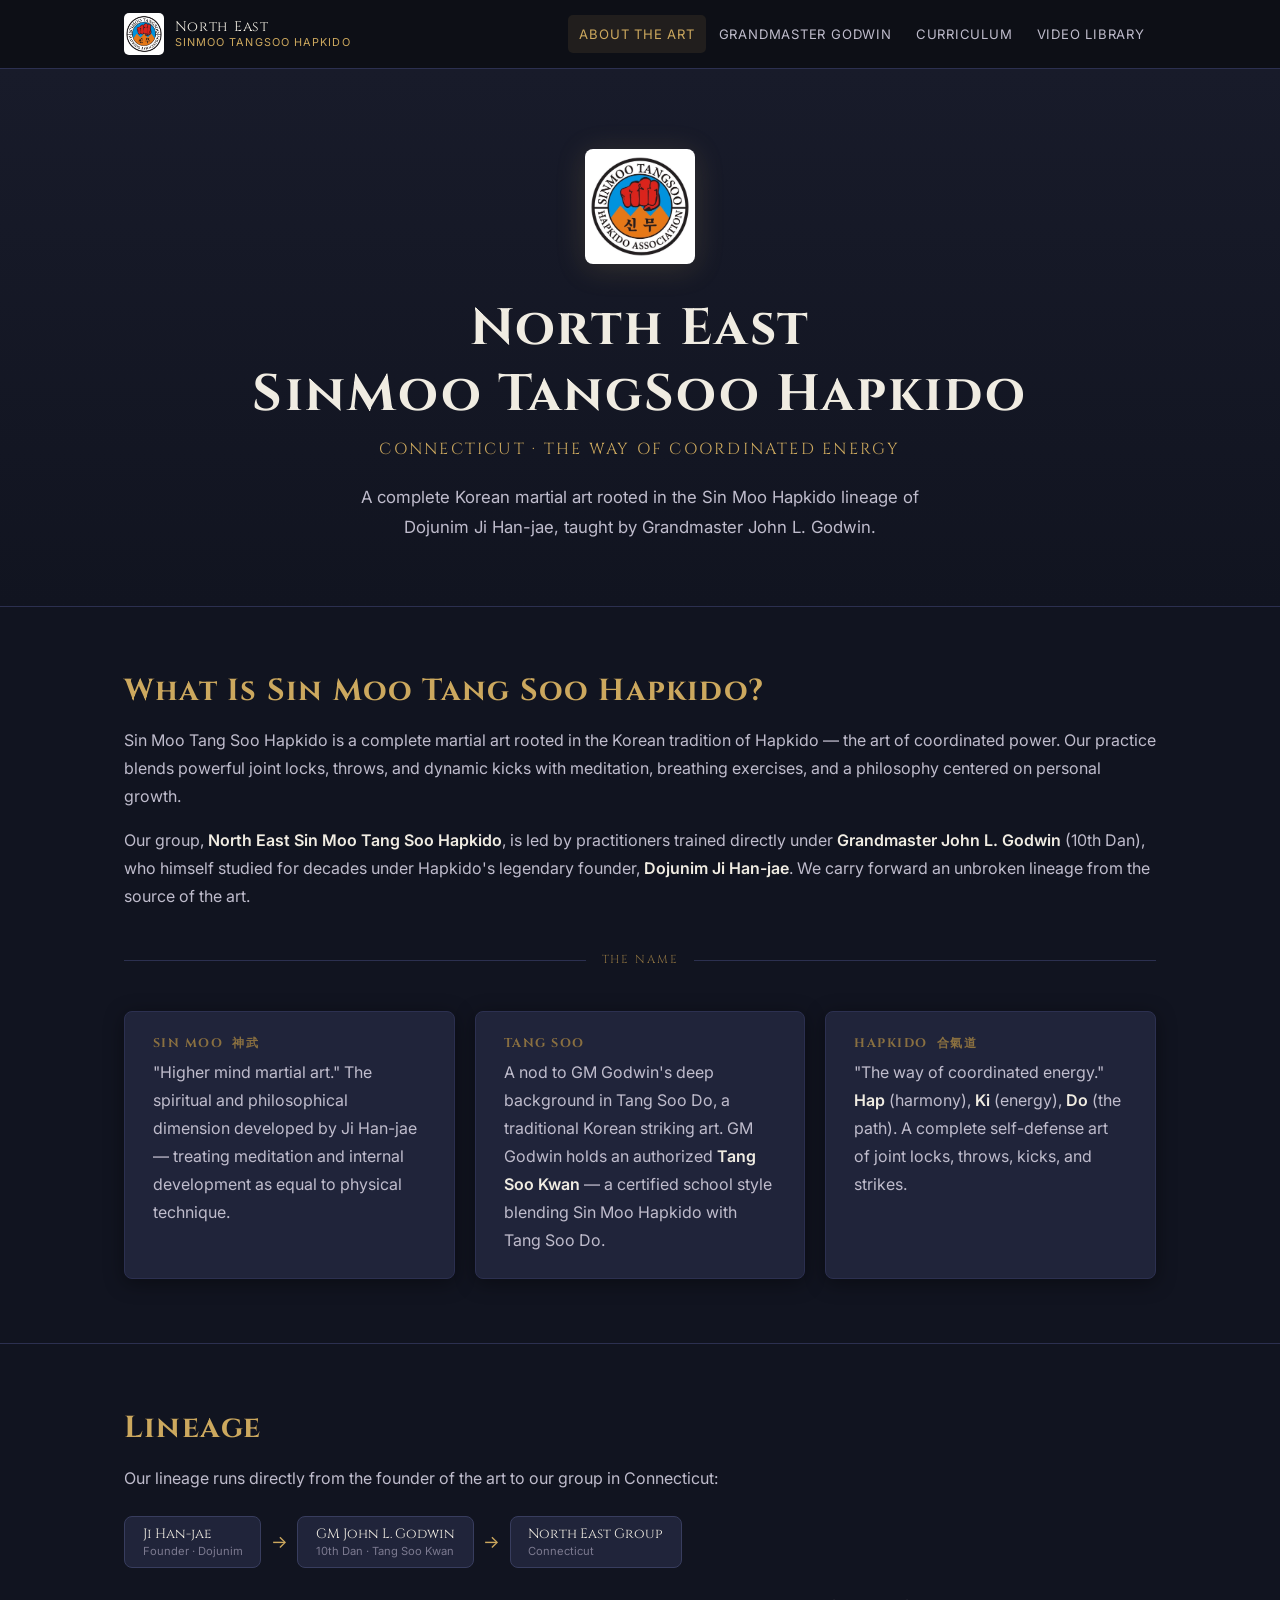
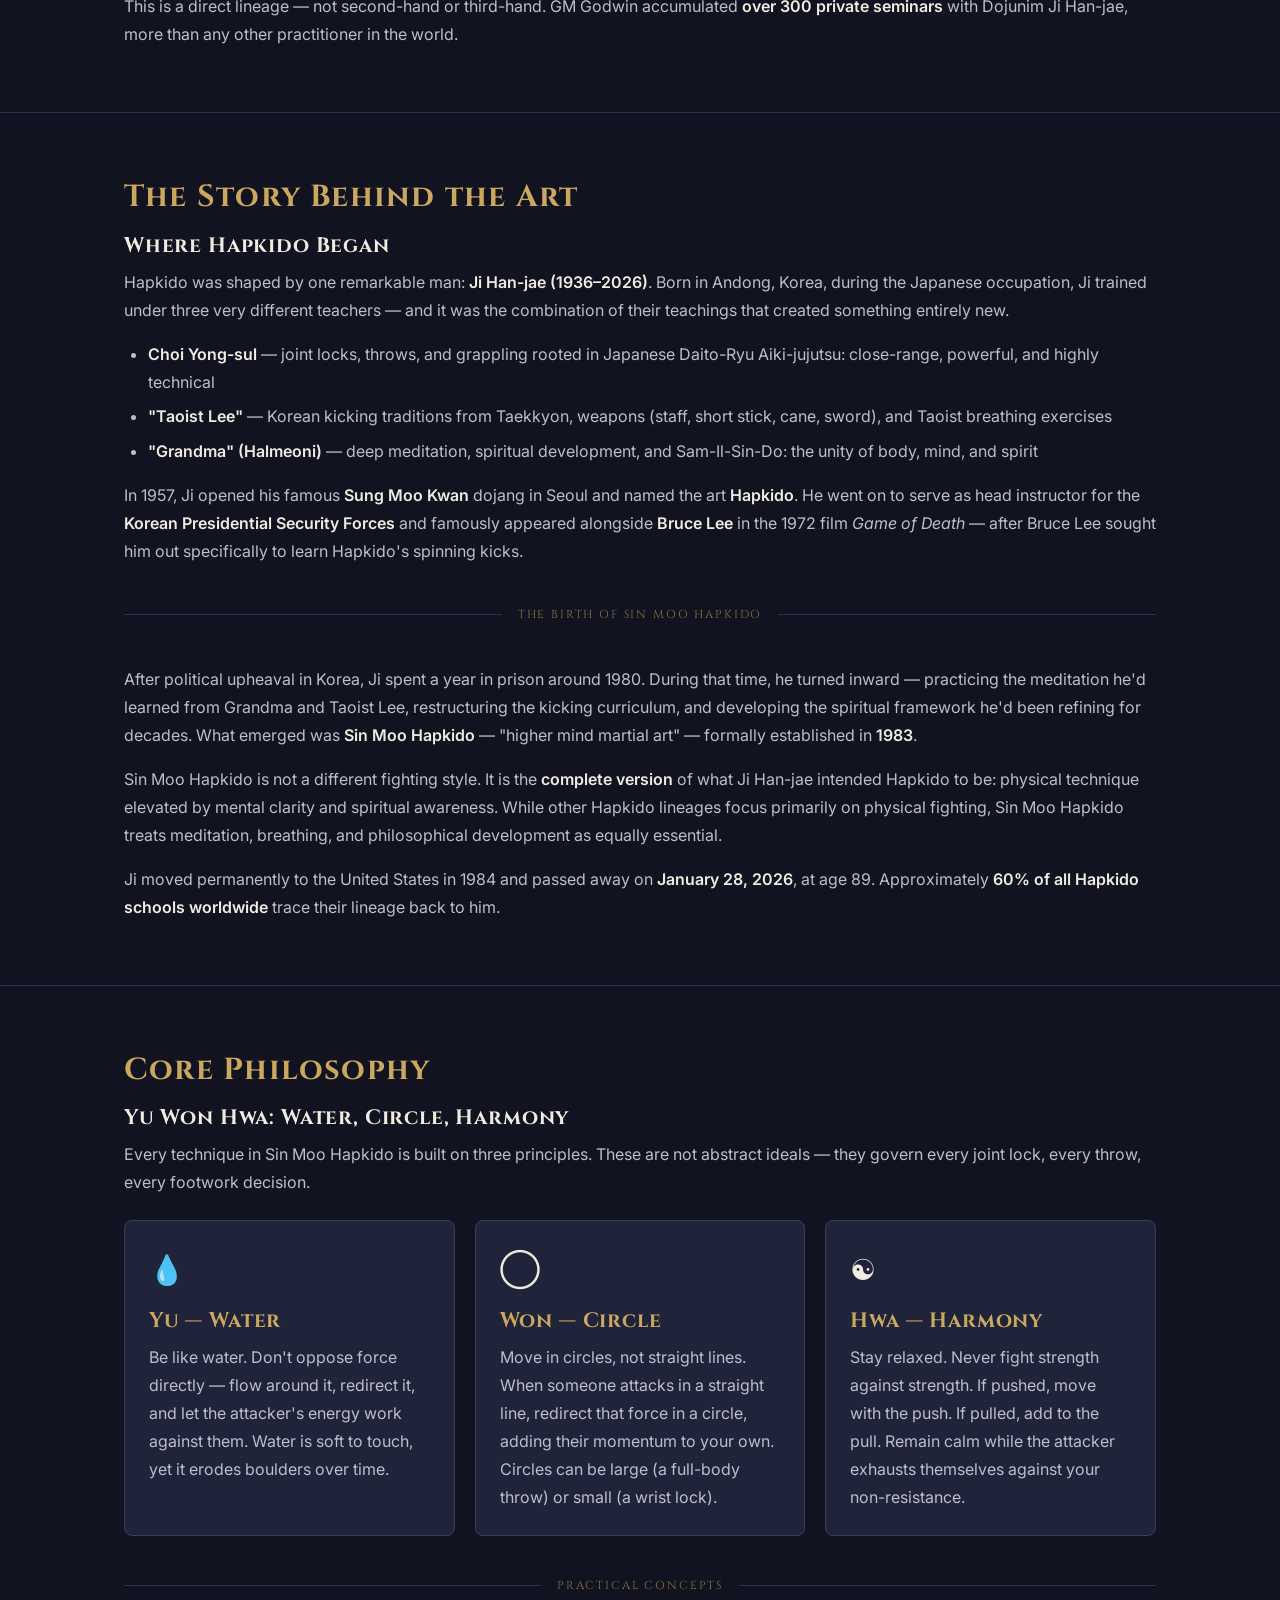
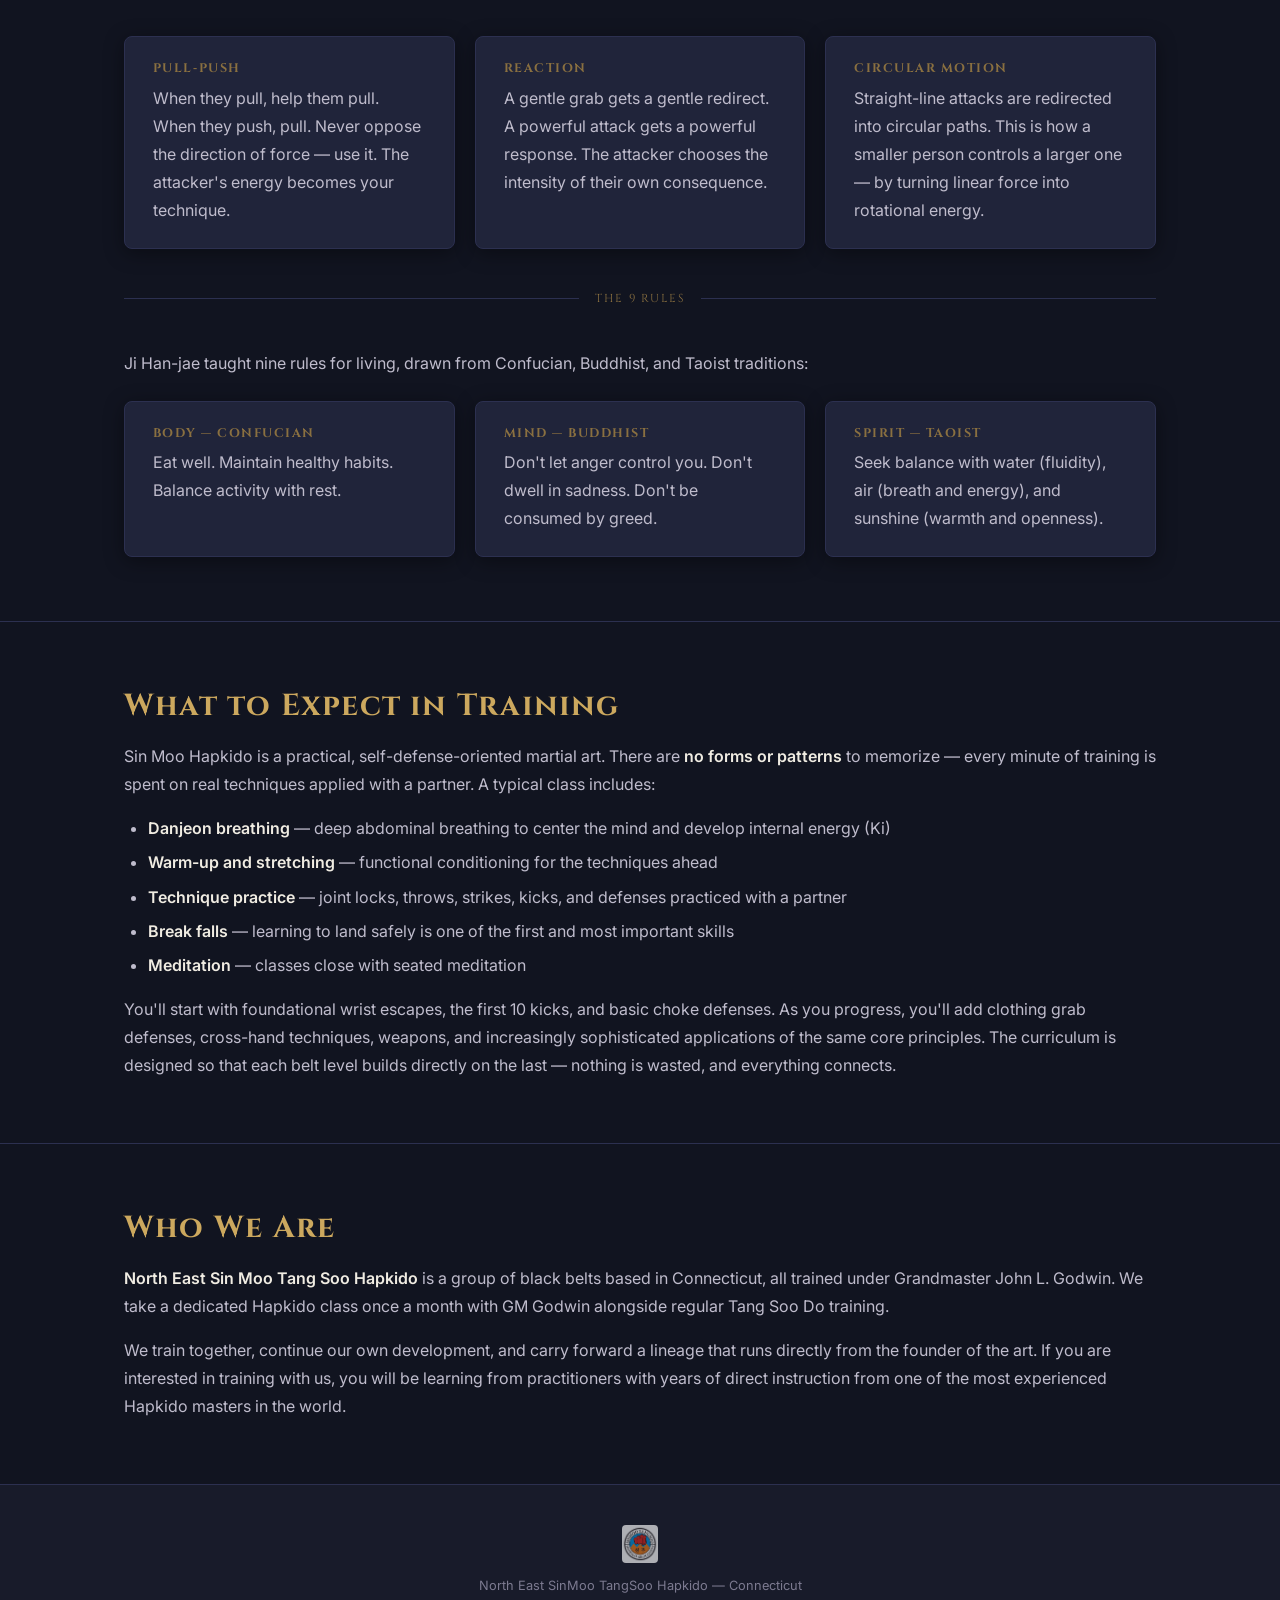
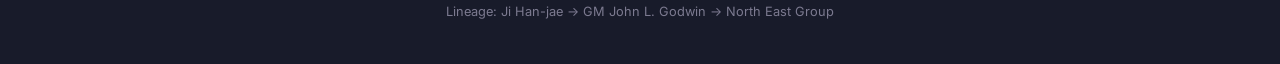
==== index.html @ 31cd6cb3 "First commit" ====
<!DOCTYPE html>
<html lang="en">
<head>
  <meta charset="UTF-8">
  <meta name="viewport" content="width=device-width, initial-scale=1.0">
  <title>North East SinMoo TangSoo Hapkido</title>
  <link rel="preconnect" href="https://fonts.googleapis.com">
  <link href="https://fonts.googleapis.com/css2?family=Cinzel:wght@400;600;700&family=Inter:wght@300;400;500;600&display=swap" rel="stylesheet">
  <link rel="stylesheet" href="css/style.css">
</head>
<body>

  <header class="site-header">
    <nav class="nav-container">
      <a href="index.html" class="nav-logo">
        <img src="IMG_1116.jpeg" alt="North East SinMoo TangSoo Hapkido logo">
        <div class="nav-logo-text">
          <span class="school-name">North East</span>
          <span class="school-sub">SinMoo TangSoo Hapkido</span>
        </div>
      </a>
      <ul class="nav-links" id="nav-links">
        <li><a href="index.html" class="active">About the Art</a></li>
        <li><a href="grandmaster.html">Grandmaster Godwin</a></li>
        <li><a href="curriculum.html">Curriculum</a></li>
        <li><a href="videos.html">Video Library</a></li>
      </ul>
      <button class="nav-toggle" id="nav-toggle" aria-label="Toggle navigation">&#9776;</button>
    </nav>
  </header>

  <!-- HERO -->
  <section class="hero">
    <div class="container">
      <img src="IMG_1116.jpeg" alt="North East SinMoo TangSoo Hapkido" class="hero-logo">
      <h1 class="hero-title">North East<br>SinMoo TangSoo Hapkido</h1>
      <p class="hero-subtitle">Connecticut &middot; The Way of Coordinated Energy</p>
      <p class="hero-tagline">A complete Korean martial art rooted in the Sin Moo Hapkido lineage of Dojunim Ji Han-jae, taught by Grandmaster John L. Godwin.</p>
    </div>
  </section>

  <!-- WHAT IS IT -->
  <section class="section">
    <div class="container">
      <h2>What Is Sin Moo Tang Soo Hapkido?</h2>
      <p>Sin Moo Tang Soo Hapkido is a complete martial art rooted in the Korean tradition of Hapkido — the art of coordinated power. Our practice blends powerful joint locks, throws, and dynamic kicks with meditation, breathing exercises, and a philosophy centered on personal growth.</p>
      <p>Our group, <strong>North East Sin Moo Tang Soo Hapkido</strong>, is led by practitioners trained directly under <strong>Grandmaster John L. Godwin</strong> (10th Dan), who himself studied for decades under Hapkido's legendary founder, <strong>Dojunim Ji Han-jae</strong>. We carry forward an unbroken lineage from the source of the art.</p>

      <div class="divider"><span class="divider-text">The Name</span></div>

      <div class="card-grid">
        <div class="card">
          <h4>Sin Moo &nbsp;神武</h4>
          <p>"Higher mind martial art." The spiritual and philosophical dimension developed by Ji Han-jae — treating meditation and internal development as equal to physical technique.</p>
        </div>
        <div class="card">
          <h4>Tang Soo</h4>
          <p>A nod to GM Godwin's deep background in Tang Soo Do, a traditional Korean striking art. GM Godwin holds an authorized <strong>Tang Soo Kwan</strong> — a certified school style blending Sin Moo Hapkido with Tang Soo Do.</p>
        </div>
        <div class="card">
          <h4>Hapkido &nbsp;合氣道</h4>
          <p>"The way of coordinated energy." <strong>Hap</strong> (harmony), <strong>Ki</strong> (energy), <strong>Do</strong> (the path). A complete self-defense art of joint locks, throws, kicks, and strikes.</p>
        </div>
      </div>
    </div>
  </section>

  <!-- LINEAGE -->
  <section class="section">
    <div class="container">
      <h2>Lineage</h2>
      <p>Our lineage runs directly from the founder of the art to our group in Connecticut:</p>
      <div class="lineage">
        <div class="lineage-node">
          Ji Han-jae
          <small>Founder &middot; Dojunim</small>
        </div>
        <span class="lineage-arrow">&#8594;</span>
        <div class="lineage-node">
          GM John L. Godwin
          <small>10th Dan &middot; Tang Soo Kwan</small>
        </div>
        <span class="lineage-arrow">&#8594;</span>
        <div class="lineage-node">
          North East Group
          <small>Connecticut</small>
        </div>
      </div>
      <p>This is a direct lineage — not second-hand or third-hand. GM Godwin accumulated <strong>over 300 private seminars</strong> with Dojunim Ji Han-jae, more than any other practitioner in the world.</p>
    </div>
  </section>

  <!-- HISTORY -->
  <section class="section">
    <div class="container">
      <h2>The Story Behind the Art</h2>
      <h3>Where Hapkido Began</h3>
      <p>Hapkido was shaped by one remarkable man: <strong>Ji Han-jae (1936–2026)</strong>. Born in Andong, Korea, during the Japanese occupation, Ji trained under three very different teachers — and it was the combination of their teachings that created something entirely new.</p>
      <ul>
        <li><strong>Choi Yong-sul</strong> &mdash; joint locks, throws, and grappling rooted in Japanese Daito-Ryu Aiki-jujutsu: close-range, powerful, and highly technical</li>
        <li><strong>"Taoist Lee"</strong> &mdash; Korean kicking traditions from Taekkyon, weapons (staff, short stick, cane, sword), and Taoist breathing exercises</li>
        <li><strong>"Grandma" (Halmeoni)</strong> &mdash; deep meditation, spiritual development, and Sam-Il-Sin-Do: the unity of body, mind, and spirit</li>
      </ul>
      <p style="margin-top: 1rem">In 1957, Ji opened his famous <strong>Sung Moo Kwan</strong> dojang in Seoul and named the art <strong>Hapkido</strong>. He went on to serve as head instructor for the <strong>Korean Presidential Security Forces</strong> and famously appeared alongside <strong>Bruce Lee</strong> in the 1972 film <em>Game of Death</em> — after Bruce Lee sought him out specifically to learn Hapkido's spinning kicks.</p>

      <div class="divider"><span class="divider-text">The Birth of Sin Moo Hapkido</span></div>

      <p>After political upheaval in Korea, Ji spent a year in prison around 1980. During that time, he turned inward — practicing the meditation he'd learned from Grandma and Taoist Lee, restructuring the kicking curriculum, and developing the spiritual framework he'd been refining for decades. What emerged was <strong>Sin Moo Hapkido</strong> — "higher mind martial art" — formally established in <strong>1983</strong>.</p>
      <p>Sin Moo Hapkido is not a different fighting style. It is the <strong>complete version</strong> of what Ji Han-jae intended Hapkido to be: physical technique elevated by mental clarity and spiritual awareness. While other Hapkido lineages focus primarily on physical fighting, Sin Moo Hapkido treats meditation, breathing, and philosophical development as equally essential.</p>
      <p>Ji moved permanently to the United States in 1984 and passed away on <strong>January 28, 2026</strong>, at age 89. Approximately <strong>60% of all Hapkido schools worldwide</strong> trace their lineage back to him.</p>
    </div>
  </section>

  <!-- PHILOSOPHY -->
  <section class="section">
    <div class="container">
      <h2>Core Philosophy</h2>
      <h3>Yu Won Hwa: Water, Circle, Harmony</h3>
      <p>Every technique in Sin Moo Hapkido is built on three principles. These are not abstract ideals — they govern every joint lock, every throw, every footwork decision.</p>

      <div class="principle-grid">
        <div class="principle-card">
          <span class="principle-icon">&#128167;</span>
          <h3>Yu &mdash; Water</h3>
          <p>Be like water. Don't oppose force directly — flow around it, redirect it, and let the attacker's energy work against them. Water is soft to touch, yet it erodes boulders over time.</p>
        </div>
        <div class="principle-card">
          <span class="principle-icon">&#9711;</span>
          <h3>Won &mdash; Circle</h3>
          <p>Move in circles, not straight lines. When someone attacks in a straight line, redirect that force in a circle, adding their momentum to your own. Circles can be large (a full-body throw) or small (a wrist lock).</p>
        </div>
        <div class="principle-card">
          <span class="principle-icon">&#9775;</span>
          <h3>Hwa &mdash; Harmony</h3>
          <p>Stay relaxed. Never fight strength against strength. If pushed, move with the push. If pulled, add to the pull. Remain calm while the attacker exhausts themselves against your non-resistance.</p>
        </div>
      </div>

      <div class="divider"><span class="divider-text">Practical Concepts</span></div>

      <div class="card-grid">
        <div class="card">
          <h4>Pull&#8209;Push</h4>
          <p>When they pull, help them pull. When they push, pull. Never oppose the direction of force — use it. The attacker's energy becomes your technique.</p>
        </div>
        <div class="card">
          <h4>Reaction</h4>
          <p>A gentle grab gets a gentle redirect. A powerful attack gets a powerful response. The attacker chooses the intensity of their own consequence.</p>
        </div>
        <div class="card">
          <h4>Circular Motion</h4>
          <p>Straight-line attacks are redirected into circular paths. This is how a smaller person controls a larger one — by turning linear force into rotational energy.</p>
        </div>
      </div>

      <div class="divider"><span class="divider-text">The 9 Rules</span></div>

      <p>Ji Han-jae taught nine rules for living, drawn from Confucian, Buddhist, and Taoist traditions:</p>
      <div class="card-grid">
        <div class="card">
          <h4>Body &mdash; Confucian</h4>
          <p>Eat well. Maintain healthy habits. Balance activity with rest.</p>
        </div>
        <div class="card">
          <h4>Mind &mdash; Buddhist</h4>
          <p>Don't let anger control you. Don't dwell in sadness. Don't be consumed by greed.</p>
        </div>
        <div class="card">
          <h4>Spirit &mdash; Taoist</h4>
          <p>Seek balance with water (fluidity), air (breath and energy), and sunshine (warmth and openness).</p>
        </div>
      </div>
    </div>
  </section>

  <!-- TRAINING -->
  <section class="section">
    <div class="container">
      <h2>What to Expect in Training</h2>
      <p>Sin Moo Hapkido is a practical, self-defense-oriented martial art. There are <strong>no forms or patterns</strong> to memorize — every minute of training is spent on real techniques applied with a partner. A typical class includes:</p>
      <ul>
        <li><strong>Danjeon breathing</strong> &mdash; deep abdominal breathing to center the mind and develop internal energy (Ki)</li>
        <li><strong>Warm-up and stretching</strong> &mdash; functional conditioning for the techniques ahead</li>
        <li><strong>Technique practice</strong> &mdash; joint locks, throws, strikes, kicks, and defenses practiced with a partner</li>
        <li><strong>Break falls</strong> &mdash; learning to land safely is one of the first and most important skills</li>
        <li><strong>Meditation</strong> &mdash; classes close with seated meditation</li>
      </ul>
      <p style="margin-top: 1rem">You'll start with foundational wrist escapes, the first 10 kicks, and basic choke defenses. As you progress, you'll add clothing grab defenses, cross-hand techniques, weapons, and increasingly sophisticated applications of the same core principles. The curriculum is designed so that each belt level builds directly on the last — nothing is wasted, and everything connects.</p>
    </div>
  </section>

  <!-- WHO WE ARE -->
  <section class="section">
    <div class="container">
      <h2>Who We Are</h2>
      <p><strong>North East Sin Moo Tang Soo Hapkido</strong> is a group of black belts based in Connecticut, all trained under Grandmaster John L. Godwin. We take a dedicated Hapkido class once a month with GM Godwin alongside regular Tang Soo Do training.</p>
      <p>We train together, continue our own development, and carry forward a lineage that runs directly from the founder of the art. If you are interested in training with us, you will be learning from practitioners with years of direct instruction from one of the most experienced Hapkido masters in the world.</p>
    </div>
  </section>

  <footer class="site-footer">
    <div class="container">
      <img src="IMG_1116.jpeg" alt="Logo" class="footer-logo">
      <p>North East SinMoo TangSoo Hapkido &mdash; Connecticut</p>
      <p>Lineage: Ji Han-jae &rarr; GM John L. Godwin &rarr; North East Group</p>
    </div>
  </footer>

  <script src="js/main.js"></script>
</body>
</html>
---- css/style.css ----
/* ===================================================
   NORTH EAST SINMOO TANGSOO HAPKIDO — STYLESHEET
   =================================================== */

/* ===== CSS VARIABLES ===== */
:root {
  --bg-primary: #111420;
  --bg-secondary: #181b2a;
  --bg-card: #20243a;
  --bg-card-hover: #262b42;
  --accent-gold: #cca85e;
  --accent-gold-light: #eacf88;
  --accent-gold-dim: #8a7040;
  --text-primary: #f0ece2;
  --text-secondary: #bfbccc;
  --text-muted: #7c7a90;
  --border-color: #2c3050;
  --border-accent: #383d5e;

  /* Belt colors */
  --belt-white: #e8e4d8;
  --belt-orange: #d97828;
  --belt-green: #3a8848;
  --belt-brown: #7a4825;
  --belt-red: #b83028;
  --belt-blue: #2855a8;
  --belt-black: #1c1c1c;

  --font-display: 'Cinzel', 'Georgia', serif;
  --font-body: 'Inter', 'Helvetica Neue', Arial, sans-serif;

  --shadow-card: 0 4px 20px rgba(0, 0, 0, 0.4);
  --shadow-hover: 0 8px 32px rgba(0, 0, 0, 0.6);

  --radius: 8px;
  --max-width: 1080px;
}

/* ===== RESET ===== */
*, *::before, *::after { box-sizing: border-box; margin: 0; padding: 0; }
html { scroll-behavior: smooth; }

body {
  font-family: var(--font-body);
  background-color: var(--bg-primary);
  color: var(--text-primary);
  line-height: 1.75;
  font-size: 16px;
  -webkit-font-smoothing: antialiased;
}

/* ===== TYPOGRAPHY ===== */
h1, h2, h3, h4 {
  font-family: var(--font-display);
  letter-spacing: 0.04em;
  color: var(--text-primary);
  line-height: 1.3;
}

h1 { font-size: clamp(1.8rem, 4vw, 3rem); }
h2 { font-size: clamp(1.4rem, 3vw, 1.9rem); color: var(--accent-gold); margin-bottom: 1rem; }
h3 { font-size: clamp(1.05rem, 2.5vw, 1.3rem); margin-bottom: 0.5rem; }
h4 { font-size: 0.78rem; text-transform: uppercase; letter-spacing: 0.12em; color: var(--accent-gold-dim); margin-bottom: 0.4rem; }

p { margin-bottom: 1rem; color: var(--text-secondary); }
p:last-child { margin-bottom: 0; }

a { color: var(--accent-gold); text-decoration: none; transition: color 0.2s; }
a:hover { color: var(--accent-gold-light); }

strong { color: var(--text-primary); font-weight: 600; }
em { font-style: italic; color: var(--text-secondary); }

ul, ol { padding-left: 1.5rem; }
li { margin-bottom: 0.4rem; color: var(--text-secondary); }

hr { border: none; border-top: 1px solid var(--border-color); margin: 2rem 0; }

/* ===== LAYOUT ===== */
.container {
  max-width: var(--max-width);
  margin: 0 auto;
  padding: 0 1.5rem;
}

.section { padding: 4rem 0; }
.section + .section { border-top: 1px solid var(--border-color); }

/* ===== HEADER / NAV ===== */
.site-header {
  position: sticky;
  top: 0;
  z-index: 100;
  background: rgba(14, 16, 22, 0.96);
  backdrop-filter: blur(12px);
  -webkit-backdrop-filter: blur(12px);
  border-bottom: 1px solid var(--border-color);
}

.nav-container {
  max-width: var(--max-width);
  margin: 0 auto;
  padding: 0 1.5rem;
  display: flex;
  align-items: center;
  height: 68px;
  gap: 1.5rem;
  position: relative;
}

.nav-logo {
  display: flex;
  align-items: center;
  gap: 0.65rem;
  flex-shrink: 0;
  color: var(--text-primary);
}

.nav-logo img {
  height: 42px;
  width: auto;
  border-radius: 5px;
}

.nav-logo-text { display: flex; flex-direction: column; line-height: 1.2; }

.nav-logo-text .school-name {
  font-family: var(--font-display);
  font-size: 0.88rem;
  letter-spacing: 0.05em;
  color: var(--text-primary);
}

.nav-logo-text .school-sub {
  font-size: 0.68rem;
  color: var(--accent-gold);
  letter-spacing: 0.1em;
  text-transform: uppercase;
}

.nav-links {
  display: flex;
  list-style: none;
  padding: 0;
  margin: 0 0 0 auto;
  gap: 0.1rem;
}

.nav-links li { margin: 0; }

.nav-links a {
  color: var(--text-secondary);
  font-size: 0.82rem;
  letter-spacing: 0.06em;
  text-transform: uppercase;
  padding: 0.45rem 0.7rem;
  border-radius: 5px;
  transition: color 0.2s, background 0.2s;
  display: block;
  white-space: nowrap;
}

.nav-links a:hover,
.nav-links a.active {
  color: var(--accent-gold);
  background: rgba(200, 164, 90, 0.1);
}

.nav-toggle {
  display: none;
  background: none;
  border: none;
  color: var(--text-primary);
  font-size: 1.4rem;
  cursor: pointer;
  margin-left: auto;
  padding: 0.5rem;
  line-height: 1;
}

/* ===== HERO ===== */
.hero {
  background: linear-gradient(180deg, var(--bg-secondary) 0%, var(--bg-primary) 100%);
  padding: 5rem 0 4rem;
  text-align: center;
  border-bottom: 1px solid var(--border-color);
}

.hero-logo {
  width: 110px;
  height: auto;
  margin-bottom: 1.5rem;
  border-radius: 8px;
  box-shadow: 0 4px 30px rgba(200, 164, 90, 0.18);
}

.hero-title {
  font-size: clamp(2rem, 5vw, 3.2rem);
  margin-bottom: 0.4rem;
  color: var(--text-primary);
}

.hero-subtitle {
  font-family: var(--font-display);
  font-size: clamp(0.8rem, 1.8vw, 1rem);
  color: var(--accent-gold);
  letter-spacing: 0.14em;
  text-transform: uppercase;
  margin-bottom: 1.25rem;
}

.hero-tagline {
  font-size: 1.05rem;
  color: var(--text-secondary);
  max-width: 580px;
  margin: 0 auto;
}

/* ===== DIVIDER ===== */
.divider {
  display: flex;
  align-items: center;
  gap: 1rem;
  margin: 2.5rem 0;
}

.divider::before, .divider::after {
  content: '';
  flex: 1;
  height: 1px;
  background: var(--border-color);
}

.divider-text {
  color: var(--accent-gold-dim);
  font-size: 0.72rem;
  text-transform: uppercase;
  letter-spacing: 0.16em;
  white-space: nowrap;
  font-family: var(--font-display);
}

/* ===== CARDS ===== */
.card {
  background: var(--bg-card);
  border: 1px solid var(--border-color);
  border-radius: var(--radius);
  padding: 1.5rem 1.75rem;
  box-shadow: var(--shadow-card);
}

.card-grid {
  display: grid;
  grid-template-columns: repeat(auto-fit, minmax(260px, 1fr));
  gap: 1.25rem;
  margin-top: 1.5rem;
}

/* ===== PRINCIPLE CARDS ===== */
.principle-grid {
  display: grid;
  grid-template-columns: repeat(auto-fit, minmax(230px, 1fr));
  gap: 1.25rem;
  margin-top: 1.5rem;
}

.principle-card {
  background: var(--bg-card);
  border: 1px solid var(--border-accent);
  border-radius: var(--radius);
  padding: 1.5rem;
}

.principle-icon {
  font-size: 1.8rem;
  margin-bottom: 0.75rem;
  display: block;
}

.principle-card h3 { color: var(--accent-gold); }

/* ===== LINEAGE ===== */
.lineage {
  display: flex;
  align-items: center;
  gap: 0.6rem;
  flex-wrap: wrap;
  margin: 1.5rem 0;
}

.lineage-node {
  background: var(--bg-card);
  border: 1px solid var(--border-accent);
  border-radius: var(--radius);
  padding: 0.5rem 1.1rem;
  font-family: var(--font-display);
  font-size: 0.85rem;
  color: var(--text-primary);
  line-height: 1.4;
}

.lineage-node small { display: block; color: var(--text-muted); font-size: 0.7rem; font-family: var(--font-body); }
.lineage-arrow { color: var(--accent-gold); font-size: 1.1rem; }

/* ===== PAGE HEADER (inner pages) ===== */
.page-header {
  background: linear-gradient(180deg, var(--bg-secondary) 0%, var(--bg-primary) 100%);
  padding: 3.5rem 0 2.5rem;
  border-bottom: 1px solid var(--border-color);
}

.page-header h1 { margin-bottom: 0.4rem; }
.page-header .page-subtitle {
  color: var(--accent-gold);
  font-family: var(--font-display);
  font-size: 0.85rem;
  letter-spacing: 0.12em;
  text-transform: uppercase;
}

/* ===== GRANDMASTER PAGE ===== */
.gm-layout {
  display: grid;
  grid-template-columns: 1fr 280px;
  gap: 3.5rem;
  align-items: start;
}

.gm-photo { position: sticky; top: 88px; }

.gm-photo img {
  width: 100%;
  max-width: 260px;
  border-radius: var(--radius);
  filter: drop-shadow(0 8px 32px rgba(200, 164, 90, 0.25));
}

.gm-rank-badge {
  background: linear-gradient(135deg, var(--bg-card), var(--bg-secondary));
  border: 1px solid var(--accent-gold-dim);
  border-radius: var(--radius);
  padding: 1rem 1.25rem;
  margin-top: 1rem;
  text-align: center;
}

.rank-title {
  font-family: var(--font-display);
  font-size: 1rem;
  color: var(--accent-gold);
  display: block;
}

.rank-sub {
  font-size: 0.78rem;
  color: var(--text-secondary);
  margin-top: 0.2rem;
  display: block;
}

.achievements-list { list-style: none; padding: 0; }

.achievements-list li {
  padding: 0.65rem 0;
  border-bottom: 1px solid var(--border-color);
  display: flex;
  gap: 0.75rem;
  align-items: baseline;
  color: var(--text-secondary);
  font-size: 0.9rem;
}

.achievements-list li:last-child { border-bottom: none; }

.achievement-year {
  font-family: var(--font-display);
  font-size: 0.78rem;
  color: var(--accent-gold);
  min-width: 3rem;
  flex-shrink: 0;
}

/* ===== CURRICULUM / ACCORDION ===== */
.belt-progression {
  display: flex;
  align-items: center;
  gap: 0.4rem;
  flex-wrap: wrap;
  margin: 1.5rem 0;
}

.belt-dot {
  width: 26px;
  height: 26px;
  border-radius: 50%;
  border: 2px solid rgba(255,255,255,0.12);
  flex-shrink: 0;
}

.belt-arrow-small { color: var(--text-muted); font-size: 0.85rem; }

.accordion {
  display: flex;
  flex-direction: column;
  gap: 1.5rem;
}

.accordion-item {
  border: 1px solid var(--border-color);
  border-radius: var(--radius);
  overflow: hidden;
}

/* Interactive accordion (default) */
.accordion-header {
  width: 100%;
  background: var(--bg-card);
  border: none;
  cursor: pointer;
  padding: 1.1rem 1.4rem;
  display: flex;
  align-items: center;
  gap: 1rem;
  text-align: left;
  transition: background 0.2s;
}

.accordion-header:hover { background: var(--bg-card-hover); }
.accordion-header.active { background: var(--bg-card-hover); }

/* Static (non-collapsible) accordion header */
div.accordion-header {
  cursor: default;
  padding: 1.1rem 1.5rem;
}

div.accordion-header:hover { background: var(--bg-card); }

.belt-swatch-pair {
  display: flex;
  gap: 3px;
  flex-shrink: 0;
}

.belt-swatch {
  width: 10px;
  height: 34px;
  border-radius: 2px;
}

.accordion-info { flex: 1; }

.accordion-title {
  font-family: var(--font-display);
  font-size: 0.98rem;
  color: var(--text-primary);
  display: block;
}

.accordion-meta {
  font-size: 0.72rem;
  color: var(--text-muted);
  letter-spacing: 0.05em;
  display: block;
  margin-top: 0.1rem;
}

.accordion-chevron {
  color: var(--accent-gold-dim);
  font-size: 1rem;
  transition: transform 0.3s;
  flex-shrink: 0;
}

.accordion-header.active .accordion-chevron { transform: rotate(180deg); }

.accordion-body {
  display: none;
  padding: 1.75rem 1.5rem;
  background: var(--bg-secondary);
  overflow-x: auto;
}

.accordion-body.open { display: block; }

/* ===== TECHNIQUE TABLE ===== */
.technique-table {
  width: 100%;
  border-collapse: collapse;
  font-size: 0.875rem;
  margin: 0.75rem 0;
}

.technique-table th {
  background: var(--bg-card);
  color: var(--accent-gold-dim);
  font-family: var(--font-display);
  font-size: 0.7rem;
  text-transform: uppercase;
  letter-spacing: 0.1em;
  padding: 0.55rem 0.9rem;
  text-align: left;
  border-bottom: 1px solid var(--border-color);
}

.technique-table td {
  padding: 0.7rem 0.9rem;
  border-bottom: 1px solid var(--border-color);
  color: var(--text-secondary);
  vertical-align: top;
}

.technique-table tr:last-child td { border-bottom: none; }
.technique-table .num { color: var(--accent-gold-dim); font-weight: 600; width: 2rem; }
.technique-table .name { color: var(--text-primary); font-weight: 500; min-width: 160px; }

/* ===== CONCEPT BOX ===== */
.concept-box {
  background: var(--bg-card);
  border-left: 3px solid var(--accent-gold);
  border-radius: 0 var(--radius) var(--radius) 0;
  padding: 0.9rem 1.25rem;
  margin: 1rem 0;
}

.concept-box h4 { color: var(--accent-gold); margin-bottom: 0.4rem; }
.concept-box p, .concept-box li { font-size: 0.875rem; margin-bottom: 0.3rem; }

/* ===== VIDEO LINK BUTTON ===== */
.video-link {
  display: inline-flex;
  align-items: center;
  gap: 0.4rem;
  background: rgba(200, 164, 90, 0.1);
  border: 1px solid var(--accent-gold-dim);
  border-radius: 4px;
  padding: 0.28rem 0.65rem;
  font-size: 0.78rem;
  color: var(--accent-gold);
  margin: 0.2rem 0.2rem 0.2rem 0;
  transition: background 0.2s;
}

.video-link:hover {
  background: rgba(200, 164, 90, 0.2);
  color: var(--accent-gold-light);
}

.video-link::before { content: '▶'; font-size: 0.65rem; }

/* ===== REQUIREMENTS LIST ===== */
.requirements {
  list-style: disc;
  padding-left: 1.5rem;
  display: flex;
  flex-direction: column;
  gap: 1.1rem;
  margin: 0;
}

.requirements > li {
  margin: 0;
  padding: 0;
  color: var(--text-secondary);
  font-size: 0.875rem;
}

.requirements > li::marker {
  color: var(--accent-gold-dim);
}

.req-header {
  display: flex;
  align-items: center;
  gap: 0.55rem;
  flex-wrap: wrap;
  margin-bottom: 0.4rem;
}

.req-name {
  font-size: 0.95rem;
  font-weight: 600;
  color: var(--text-primary);
}

.req-sub {
  list-style: disc;
  margin: 0;
  padding-left: 1.1rem;
  display: flex;
  flex-direction: column;
  gap: 0.15rem;
}

.req-sub li {
  color: var(--text-secondary);
  font-size: 0.85rem;
  margin: 0;
}

.concept-note {
  margin-top: 1.5rem;
  padding-top: 0.75rem;
  border-top: 1px solid var(--border-color);
  font-size: 0.82rem;
  color: var(--text-muted);
}

.concept-note strong {
  color: var(--text-secondary);
  font-weight: 500;
}

/* ===== SUBSECTION IN ACCORDION ===== */
.subsection {
  color: var(--accent-gold);
  font-family: var(--font-display);
  font-size: 0.82rem;
  text-transform: uppercase;
  letter-spacing: 0.1em;
  margin: 1.5rem 0 0.65rem;
  padding-bottom: 0.4rem;
  border-bottom: 1px solid var(--border-color);
  display: block;
}

.subsection:first-child { margin-top: 0; }

/* ===== QUICK REFERENCE TABLE ===== */
.quick-ref-wrap { overflow-x: auto; margin-top: 1.5rem; }

.quick-ref-table {
  width: 100%;
  border-collapse: collapse;
  font-size: 0.82rem;
  min-width: 640px;
}

.quick-ref-table th {
  background: var(--bg-card);
  color: var(--accent-gold-dim);
  font-family: var(--font-display);
  font-size: 0.68rem;
  text-transform: uppercase;
  letter-spacing: 0.1em;
  padding: 0.7rem 0.9rem;
  text-align: left;
  border-bottom: 1px solid var(--border-accent);
  white-space: nowrap;
}

.quick-ref-table td {
  padding: 0.7rem 0.9rem;
  border-bottom: 1px solid var(--border-color);
  color: var(--text-secondary);
  vertical-align: top;
}

.quick-ref-table tr:hover td { background: rgba(255,255,255,0.02); }

.belt-tag {
  display: inline-flex;
  align-items: center;
  gap: 0.35rem;
  font-size: 0.78rem;
  color: var(--text-primary);
  white-space: nowrap;
}

.belt-tag-dot {
  width: 8px;
  height: 8px;
  border-radius: 50%;
  flex-shrink: 0;
}

/* ===== VIDEO LIBRARY PAGE ===== */
.video-categories { display: flex; flex-direction: column; gap: 3rem; }

.video-category h3 {
  color: var(--accent-gold);
  margin-bottom: 1rem;
  padding-bottom: 0.5rem;
  border-bottom: 1px solid var(--border-color);
}

.video-grid {
  display: grid;
  grid-template-columns: repeat(auto-fill, minmax(290px, 1fr));
  gap: 1rem;
}

.video-card {
  background: var(--bg-card);
  border: 1px solid var(--border-color);
  border-radius: var(--radius);
  overflow: hidden;
  transition: border-color 0.2s, box-shadow 0.2s;
  display: flex;
  flex-direction: column;
}

.video-card:hover {
  border-color: var(--accent-gold-dim);
  box-shadow: var(--shadow-hover);
}

.video-card-body { padding: 1rem 1.1rem 0.75rem; }
.video-card-title { font-size: 0.9rem; color: var(--text-primary); font-weight: 500; margin-bottom: 0.25rem; font-family: var(--font-body); }
.video-card-desc { font-size: 0.78rem; color: var(--text-muted); margin: 0; }

.video-card-link {
  display: flex;
  align-items: center;
  gap: 0.4rem;
  padding: 0.55rem 1.1rem;
  background: rgba(200, 164, 90, 0.07);
  border-top: 1px solid var(--border-color);
  font-size: 0.78rem;
  color: var(--accent-gold);
  transition: background 0.2s;
}

.video-card-link::before { content: '▶'; font-size: 0.65rem; }
.video-card-link:hover { background: rgba(200, 164, 90, 0.15); color: var(--accent-gold-light); }

/* Timestamp list inside a video card */
.timestamp-list { list-style: none; padding: 0; margin: 0; border-top: 1px solid var(--border-color); }

.timestamp-list li {
  border-bottom: 1px solid var(--border-color);
  margin: 0;
  padding: 0;
}

.timestamp-list li:last-child { border-bottom: none; }

/* Each row is a full-width link */
.timestamp-list a {
  display: flex;
  align-items: center;
  gap: 0.7rem;
  padding: 0.35rem 1.1rem;
  font-size: 0.78rem;
  color: var(--text-secondary);
  width: 100%;
  transition: background 0.15s, color 0.15s;
}

.timestamp-list a:hover {
  background: rgba(200, 164, 90, 0.08);
  color: var(--text-primary);
}

.ts { color: var(--accent-gold-dim); font-family: monospace; min-width: 3.5rem; flex-shrink: 0; }

/* Resources list */
.resources-list { list-style: none; padding: 0; }

.resources-list li {
  padding: 0.7rem 0;
  border-bottom: 1px solid var(--border-color);
  font-size: 0.9rem;
  color: var(--text-secondary);
  display: flex;
  gap: 0.75rem;
  align-items: baseline;
  margin: 0;
}

.resources-list li:last-child { border-bottom: none; }
.res-label { color: var(--accent-gold-dim); font-size: 0.75rem; font-weight: 600; text-transform: uppercase; letter-spacing: 0.06em; min-width: 2.5rem; flex-shrink: 0; }

/* ===== FOOTER ===== */
.site-footer {
  background: var(--bg-secondary);
  border-top: 1px solid var(--border-color);
  padding: 2.5rem 0;
  text-align: center;
}

.footer-logo {
  height: 38px;
  width: auto;
  margin-bottom: 0.75rem;
  opacity: 0.65;
  border-radius: 4px;
  display: block;
  margin-left: auto;
  margin-right: auto;
}

.site-footer p { font-size: 0.8rem; color: var(--text-muted); margin-bottom: 0.25rem; }
.site-footer p:last-child { margin-bottom: 0; }

/* ===== RESPONSIVE ===== */
@media (max-width: 768px) {
  .nav-links {
    display: none;
    position: absolute;
    top: 68px;
    left: 0;
    right: 0;
    background: var(--bg-primary);
    border-bottom: 1px solid var(--border-color);
    flex-direction: column;
    padding: 0.75rem;
    gap: 0;
    z-index: 101;
  }

  .nav-links.open { display: flex; }
  .nav-links a { padding: 0.7rem 0.9rem; border-radius: 4px; }
  .nav-toggle { display: block; }

  .gm-layout { grid-template-columns: 1fr; }
  .gm-photo { position: static; text-align: center; }
  .gm-photo img { max-width: 200px; }

  .section { padding: 2.5rem 0; }
  .hero { padding: 3rem 0 2.5rem; }

  .video-grid { grid-template-columns: 1fr; }
  .principle-grid { grid-template-columns: 1fr; }
}

@media (max-width: 480px) {
  .card-grid { grid-template-columns: 1fr; }
  .lineage { flex-direction: column; align-items: flex-start; }
  .lineage-arrow { transform: rotate(90deg); }
  .nav-logo-text { display: none; }
}
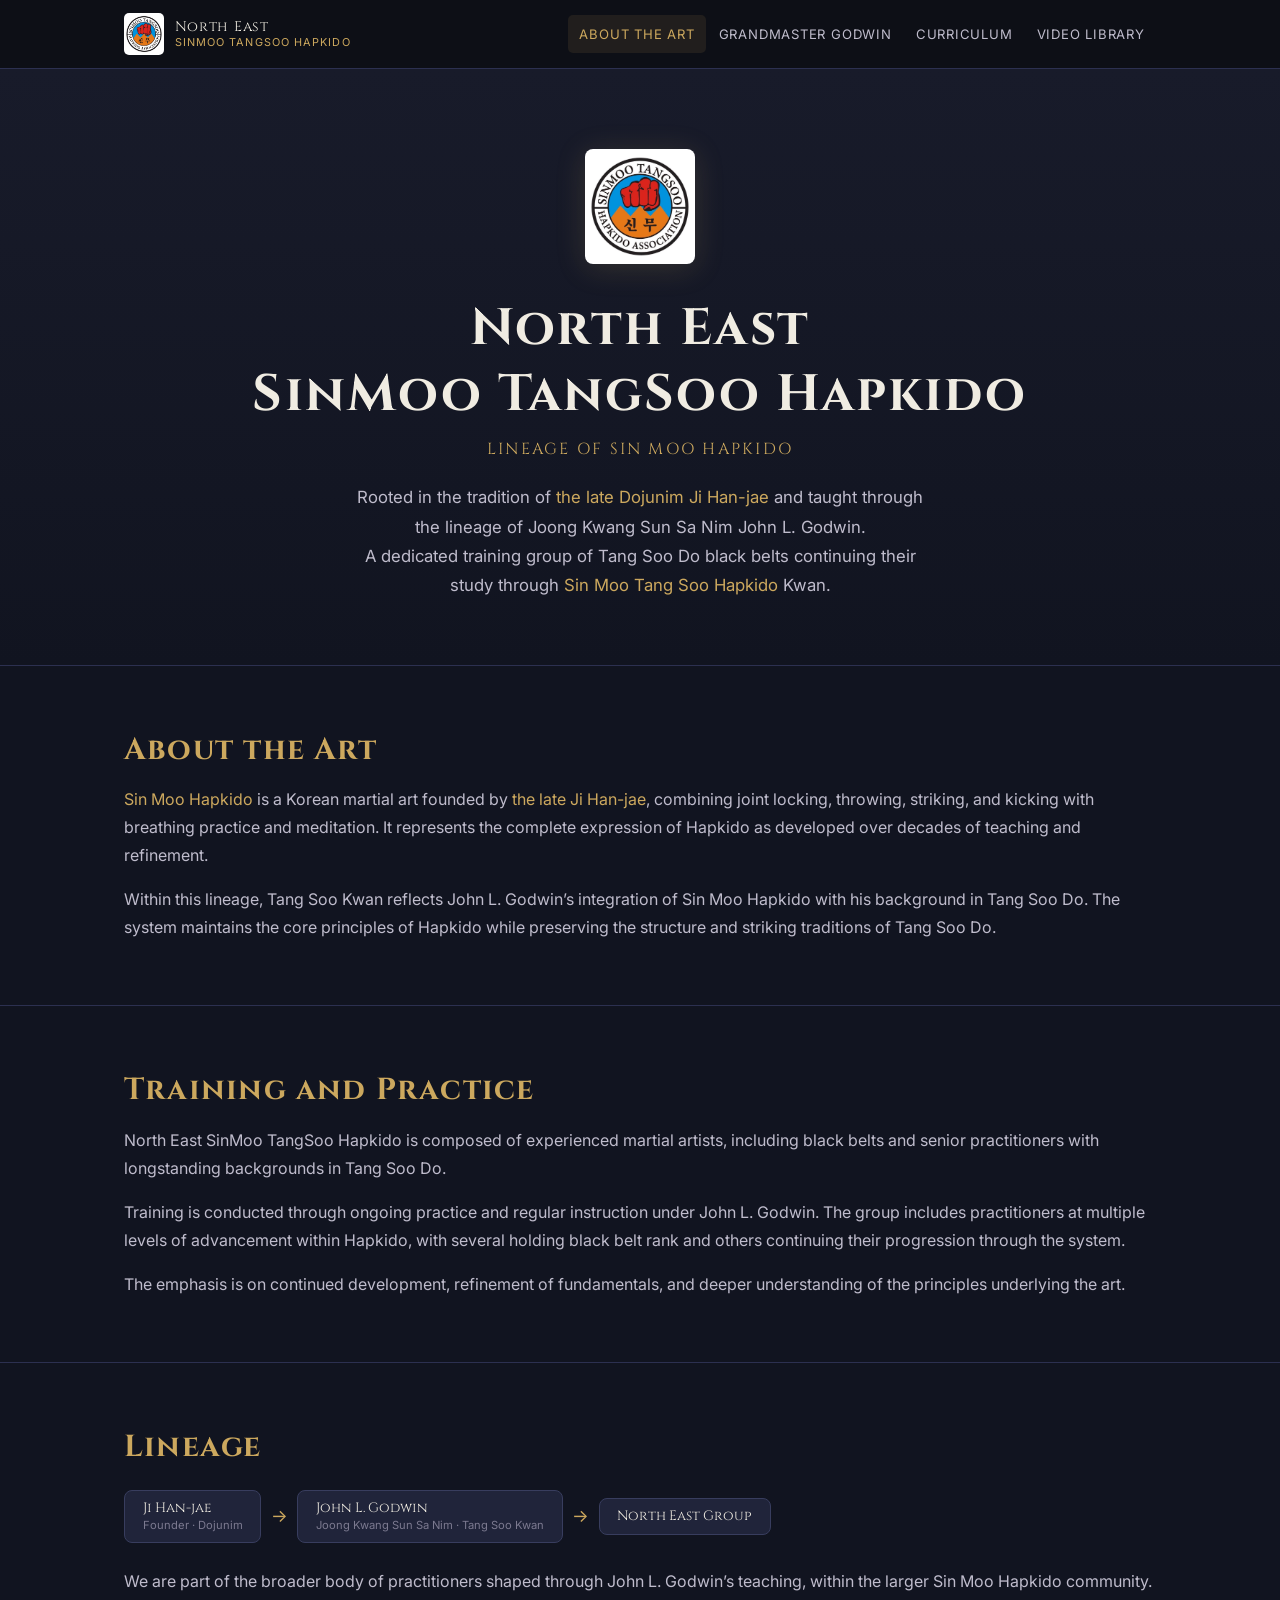
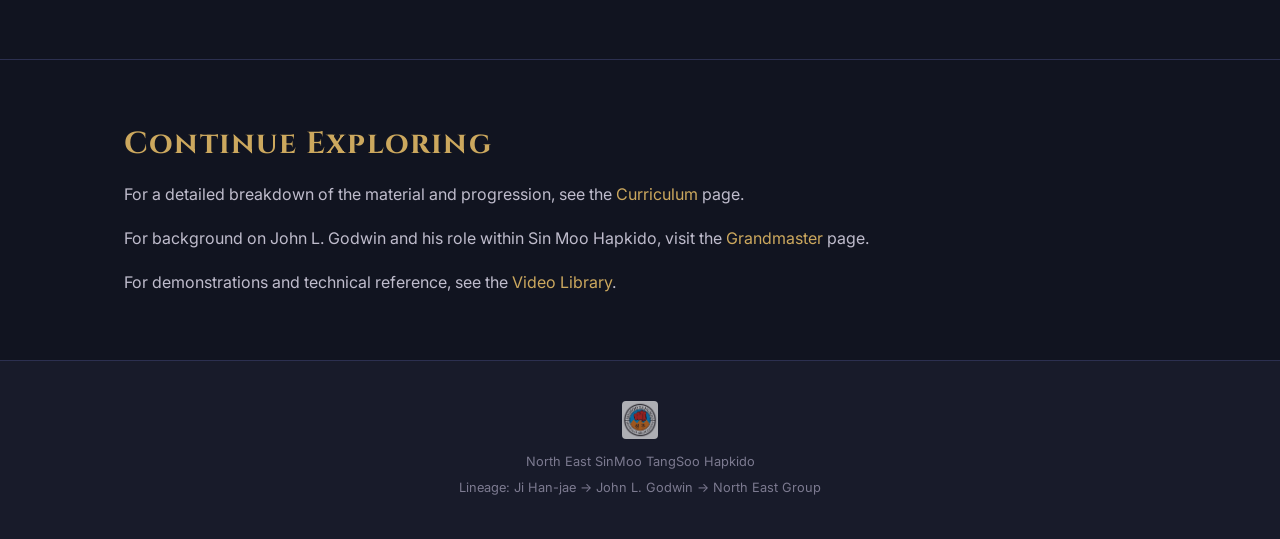
==== commit f346d8aa: "changed the first page" ====
--- a/index.html
+++ b/index.html
@@ -34,34 +34,50 @@
     <div class="container">
       <img src="IMG_1116.jpeg" alt="North East SinMoo TangSoo Hapkido" class="hero-logo">
       <h1 class="hero-title">North East<br>SinMoo TangSoo Hapkido</h1>
-      <p class="hero-subtitle">Connecticut &middot; The Way of Coordinated Energy</p>
-      <p class="hero-tagline">A complete Korean martial art rooted in the Sin Moo Hapkido lineage of Dojunim Ji Han-jae, taught by Grandmaster John L. Godwin.</p>
+      <p class="hero-subtitle">Lineage of Sin Moo Hapkido</p>
+      <p class="hero-tagline">
+        Rooted in the tradition of 
+        <a href="https://en.wikipedia.org/wiki/Ji_Han-jae" target="_blank" rel="noopener">the late Dojunim Ji Han-jae</a> 
+        and taught through the lineage of Joong Kwang Sun Sa Nim John L. Godwin.
+      </p>
+      <p class="hero-tagline">
+        A dedicated training group of Tang Soo Do black belts continuing their study through 
+        <a href="https://en.wikipedia.org/wiki/Sin_Moo_Hapkido" target="_blank" rel="noopener">Sin Moo Tang Soo Hapkido</a> Kwan.      </p>
     </div>
   </section>
 
-  <!-- WHAT IS IT -->
+  <!-- ABOUT THE ART -->
   <section class="section">
     <div class="container">
-      <h2>What Is Sin Moo Tang Soo Hapkido?</h2>
-      <p>Sin Moo Tang Soo Hapkido is a complete martial art rooted in the Korean tradition of Hapkido — the art of coordinated power. Our practice blends powerful joint locks, throws, and dynamic kicks with meditation, breathing exercises, and a philosophy centered on personal growth.</p>
-      <p>Our group, <strong>North East Sin Moo Tang Soo Hapkido</strong>, is led by practitioners trained directly under <strong>Grandmaster John L. Godwin</strong> (10th Dan), who himself studied for decades under Hapkido's legendary founder, <strong>Dojunim Ji Han-jae</strong>. We carry forward an unbroken lineage from the source of the art.</p>
+      <h2>About the Art</h2>
+      <p>
+        <a href="https://en.wikipedia.org/wiki/Sin_Moo_Hapkido" target="_blank" rel="noopener">Sin Moo Hapkido</a> 
+        is a Korean martial art founded by 
+        <a href="https://en.wikipedia.org/wiki/Ji_Han-jae" target="_blank" rel="noopener">the late Ji Han-jae</a>, 
+        combining joint locking, throwing, striking, and kicking with breathing practice and meditation. 
+        It represents the complete expression of Hapkido as developed over decades of teaching and refinement.
+      </p>
+      <p>
+        Within this lineage, Tang Soo Kwan reflects John L. Godwin’s integration of Sin Moo Hapkido with his background in Tang Soo Do. 
+        The system maintains the core principles of Hapkido while preserving the structure and striking traditions of Tang Soo Do.
+      </p>
+    </div>
+  </section>
 
-      <div class="divider"><span class="divider-text">The Name</span></div>
-
-      <div class="card-grid">
-        <div class="card">
-          <h4>Sin Moo &nbsp;神武</h4>
-          <p>"Higher mind martial art." The spiritual and philosophical dimension developed by Ji Han-jae — treating meditation and internal development as equal to physical technique.</p>
-        </div>
-        <div class="card">
-          <h4>Tang Soo</h4>
-          <p>A nod to GM Godwin's deep background in Tang Soo Do, a traditional Korean striking art. GM Godwin holds an authorized <strong>Tang Soo Kwan</strong> — a certified school style blending Sin Moo Hapkido with Tang Soo Do.</p>
-        </div>
-        <div class="card">
-          <h4>Hapkido &nbsp;合氣道</h4>
-          <p>"The way of coordinated energy." <strong>Hap</strong> (harmony), <strong>Ki</strong> (energy), <strong>Do</strong> (the path). A complete self-defense art of joint locks, throws, kicks, and strikes.</p>
-        </div>
-      </div>
+  <!-- TRAINING -->
+  <section class="section">
+    <div class="container">
+      <h2>Training and Practice</h2>
+      <p>
+        North East SinMoo TangSoo Hapkido is composed of experienced martial artists, including black belts and senior practitioners with longstanding backgrounds in Tang Soo Do.
+      </p>
+      <p>
+        Training is conducted through ongoing practice and regular instruction under John L. Godwin. 
+        The group includes practitioners at multiple levels of advancement within Hapkido, with several holding black belt rank and others continuing their progression through the system.
+      </p>
+      <p>
+        The emphasis is on continued development, refinement of fundamentals, and deeper understanding of the principles underlying the art.
+      </p>
     </div>
   </section>
 
@@ -69,143 +85,51 @@
   <section class="section">
     <div class="container">
       <h2>Lineage</h2>
-      <p>Our lineage runs directly from the founder of the art to our group in Connecticut:</p>
       <div class="lineage">
         <div class="lineage-node">
           Ji Han-jae
-          <small>Founder &middot; Dojunim</small>
+          <small>Founder · Dojunim</small>
         </div>
         <span class="lineage-arrow">&#8594;</span>
         <div class="lineage-node">
-          GM John L. Godwin
-          <small>10th Dan &middot; Tang Soo Kwan</small>
+          John L. Godwin
+          <small>Joong Kwang Sun Sa Nim · Tang Soo Kwan</small>
         </div>
         <span class="lineage-arrow">&#8594;</span>
         <div class="lineage-node">
           North East Group
-          <small>Connecticut</small>
         </div>
       </div>
-      <p>This is a direct lineage — not second-hand or third-hand. GM Godwin accumulated <strong>over 300 private seminars</strong> with Dojunim Ji Han-jae, more than any other practitioner in the world.</p>
+      <p>
+        We are part of the broader body of practitioners shaped through John L. Godwin’s teaching, within the larger Sin Moo Hapkido community.
+      </p>
     </div>
   </section>
 
-  <!-- HISTORY -->
+  <!-- CONTINUE -->
   <section class="section">
     <div class="container">
-      <h2>The Story Behind the Art</h2>
-      <h3>Where Hapkido Began</h3>
-      <p>Hapkido was shaped by one remarkable man: <strong>Ji Han-jae (1936–2026)</strong>. Born in Andong, Korea, during the Japanese occupation, Ji trained under three very different teachers — and it was the combination of their teachings that created something entirely new.</p>
-      <ul>
-        <li><strong>Choi Yong-sul</strong> &mdash; joint locks, throws, and grappling rooted in Japanese Daito-Ryu Aiki-jujutsu: close-range, powerful, and highly technical</li>
-        <li><strong>"Taoist Lee"</strong> &mdash; Korean kicking traditions from Taekkyon, weapons (staff, short stick, cane, sword), and Taoist breathing exercises</li>
-        <li><strong>"Grandma" (Halmeoni)</strong> &mdash; deep meditation, spiritual development, and Sam-Il-Sin-Do: the unity of body, mind, and spirit</li>
-      </ul>
-      <p style="margin-top: 1rem">In 1957, Ji opened his famous <strong>Sung Moo Kwan</strong> dojang in Seoul and named the art <strong>Hapkido</strong>. He went on to serve as head instructor for the <strong>Korean Presidential Security Forces</strong> and famously appeared alongside <strong>Bruce Lee</strong> in the 1972 film <em>Game of Death</em> — after Bruce Lee sought him out specifically to learn Hapkido's spinning kicks.</p>
-
-      <div class="divider"><span class="divider-text">The Birth of Sin Moo Hapkido</span></div>
-
-      <p>After political upheaval in Korea, Ji spent a year in prison around 1980. During that time, he turned inward — practicing the meditation he'd learned from Grandma and Taoist Lee, restructuring the kicking curriculum, and developing the spiritual framework he'd been refining for decades. What emerged was <strong>Sin Moo Hapkido</strong> — "higher mind martial art" — formally established in <strong>1983</strong>.</p>
-      <p>Sin Moo Hapkido is not a different fighting style. It is the <strong>complete version</strong> of what Ji Han-jae intended Hapkido to be: physical technique elevated by mental clarity and spiritual awareness. While other Hapkido lineages focus primarily on physical fighting, Sin Moo Hapkido treats meditation, breathing, and philosophical development as equally essential.</p>
-      <p>Ji moved permanently to the United States in 1984 and passed away on <strong>January 28, 2026</strong>, at age 89. Approximately <strong>60% of all Hapkido schools worldwide</strong> trace their lineage back to him.</p>
-    </div>
-  </section>
-
-  <!-- PHILOSOPHY -->
-  <section class="section">
-    <div class="container">
-      <h2>Core Philosophy</h2>
-      <h3>Yu Won Hwa: Water, Circle, Harmony</h3>
-      <p>Every technique in Sin Moo Hapkido is built on three principles. These are not abstract ideals — they govern every joint lock, every throw, every footwork decision.</p>
-
-      <div class="principle-grid">
-        <div class="principle-card">
-          <span class="principle-icon">&#128167;</span>
-          <h3>Yu &mdash; Water</h3>
-          <p>Be like water. Don't oppose force directly — flow around it, redirect it, and let the attacker's energy work against them. Water is soft to touch, yet it erodes boulders over time.</p>
-        </div>
-        <div class="principle-card">
-          <span class="principle-icon">&#9711;</span>
-          <h3>Won &mdash; Circle</h3>
-          <p>Move in circles, not straight lines. When someone attacks in a straight line, redirect that force in a circle, adding their momentum to your own. Circles can be large (a full-body throw) or small (a wrist lock).</p>
-        </div>
-        <div class="principle-card">
-          <span class="principle-icon">&#9775;</span>
-          <h3>Hwa &mdash; Harmony</h3>
-          <p>Stay relaxed. Never fight strength against strength. If pushed, move with the push. If pulled, add to the pull. Remain calm while the attacker exhausts themselves against your non-resistance.</p>
-        </div>
-      </div>
-
-      <div class="divider"><span class="divider-text">Practical Concepts</span></div>
-
-      <div class="card-grid">
-        <div class="card">
-          <h4>Pull&#8209;Push</h4>
-          <p>When they pull, help them pull. When they push, pull. Never oppose the direction of force — use it. The attacker's energy becomes your technique.</p>
-        </div>
-        <div class="card">
-          <h4>Reaction</h4>
-          <p>A gentle grab gets a gentle redirect. A powerful attack gets a powerful response. The attacker chooses the intensity of their own consequence.</p>
-        </div>
-        <div class="card">
-          <h4>Circular Motion</h4>
-          <p>Straight-line attacks are redirected into circular paths. This is how a smaller person controls a larger one — by turning linear force into rotational energy.</p>
-        </div>
-      </div>
-
-      <div class="divider"><span class="divider-text">The 9 Rules</span></div>
-
-      <p>Ji Han-jae taught nine rules for living, drawn from Confucian, Buddhist, and Taoist traditions:</p>
-      <div class="card-grid">
-        <div class="card">
-          <h4>Body &mdash; Confucian</h4>
-          <p>Eat well. Maintain healthy habits. Balance activity with rest.</p>
-        </div>
-        <div class="card">
-          <h4>Mind &mdash; Buddhist</h4>
-          <p>Don't let anger control you. Don't dwell in sadness. Don't be consumed by greed.</p>
-        </div>
-        <div class="card">
-          <h4>Spirit &mdash; Taoist</h4>
-          <p>Seek balance with water (fluidity), air (breath and energy), and sunshine (warmth and openness).</p>
-        </div>
-      </div>
-    </div>
-  </section>
-
-  <!-- TRAINING -->
-  <section class="section">
-    <div class="container">
-      <h2>What to Expect in Training</h2>
-      <p>Sin Moo Hapkido is a practical, self-defense-oriented martial art. There are <strong>no forms or patterns</strong> to memorize — every minute of training is spent on real techniques applied with a partner. A typical class includes:</p>
-      <ul>
-        <li><strong>Danjeon breathing</strong> &mdash; deep abdominal breathing to center the mind and develop internal energy (Ki)</li>
-        <li><strong>Warm-up and stretching</strong> &mdash; functional conditioning for the techniques ahead</li>
-        <li><strong>Technique practice</strong> &mdash; joint locks, throws, strikes, kicks, and defenses practiced with a partner</li>
-        <li><strong>Break falls</strong> &mdash; learning to land safely is one of the first and most important skills</li>
-        <li><strong>Meditation</strong> &mdash; classes close with seated meditation</li>
-      </ul>
-      <p style="margin-top: 1rem">You'll start with foundational wrist escapes, the first 10 kicks, and basic choke defenses. As you progress, you'll add clothing grab defenses, cross-hand techniques, weapons, and increasingly sophisticated applications of the same core principles. The curriculum is designed so that each belt level builds directly on the last — nothing is wasted, and everything connects.</p>
-    </div>
-  </section>
-
-  <!-- WHO WE ARE -->
-  <section class="section">
-    <div class="container">
-      <h2>Who We Are</h2>
-      <p><strong>North East Sin Moo Tang Soo Hapkido</strong> is a group of black belts based in Connecticut, all trained under Grandmaster John L. Godwin. We take a dedicated Hapkido class once a month with GM Godwin alongside regular Tang Soo Do training.</p>
-      <p>We train together, continue our own development, and carry forward a lineage that runs directly from the founder of the art. If you are interested in training with us, you will be learning from practitioners with years of direct instruction from one of the most experienced Hapkido masters in the world.</p>
+      <h2>Continue Exploring</h2>
+      <p>
+        For a detailed breakdown of the material and progression, see the <a href="curriculum.html">Curriculum</a> page.
+      </p>
+      <p>
+        For background on John L. Godwin and his role within Sin Moo Hapkido, visit the <a href="grandmaster.html">Grandmaster</a> page.
+      </p>
+      <p>
+        For demonstrations and technical reference, see the <a href="videos.html">Video Library</a>.
+      </p>
     </div>
   </section>
 
   <footer class="site-footer">
     <div class="container">
       <img src="IMG_1116.jpeg" alt="Logo" class="footer-logo">
-      <p>North East SinMoo TangSoo Hapkido &mdash; Connecticut</p>
-      <p>Lineage: Ji Han-jae &rarr; GM John L. Godwin &rarr; North East Group</p>
+      <p>North East SinMoo TangSoo Hapkido</p>
+      <p>Lineage: Ji Han-jae &rarr; John L. Godwin &rarr; North East Group</p>
     </div>
   </footer>
 
   <script src="js/main.js"></script>
 </body>
-</html>
+</html>
